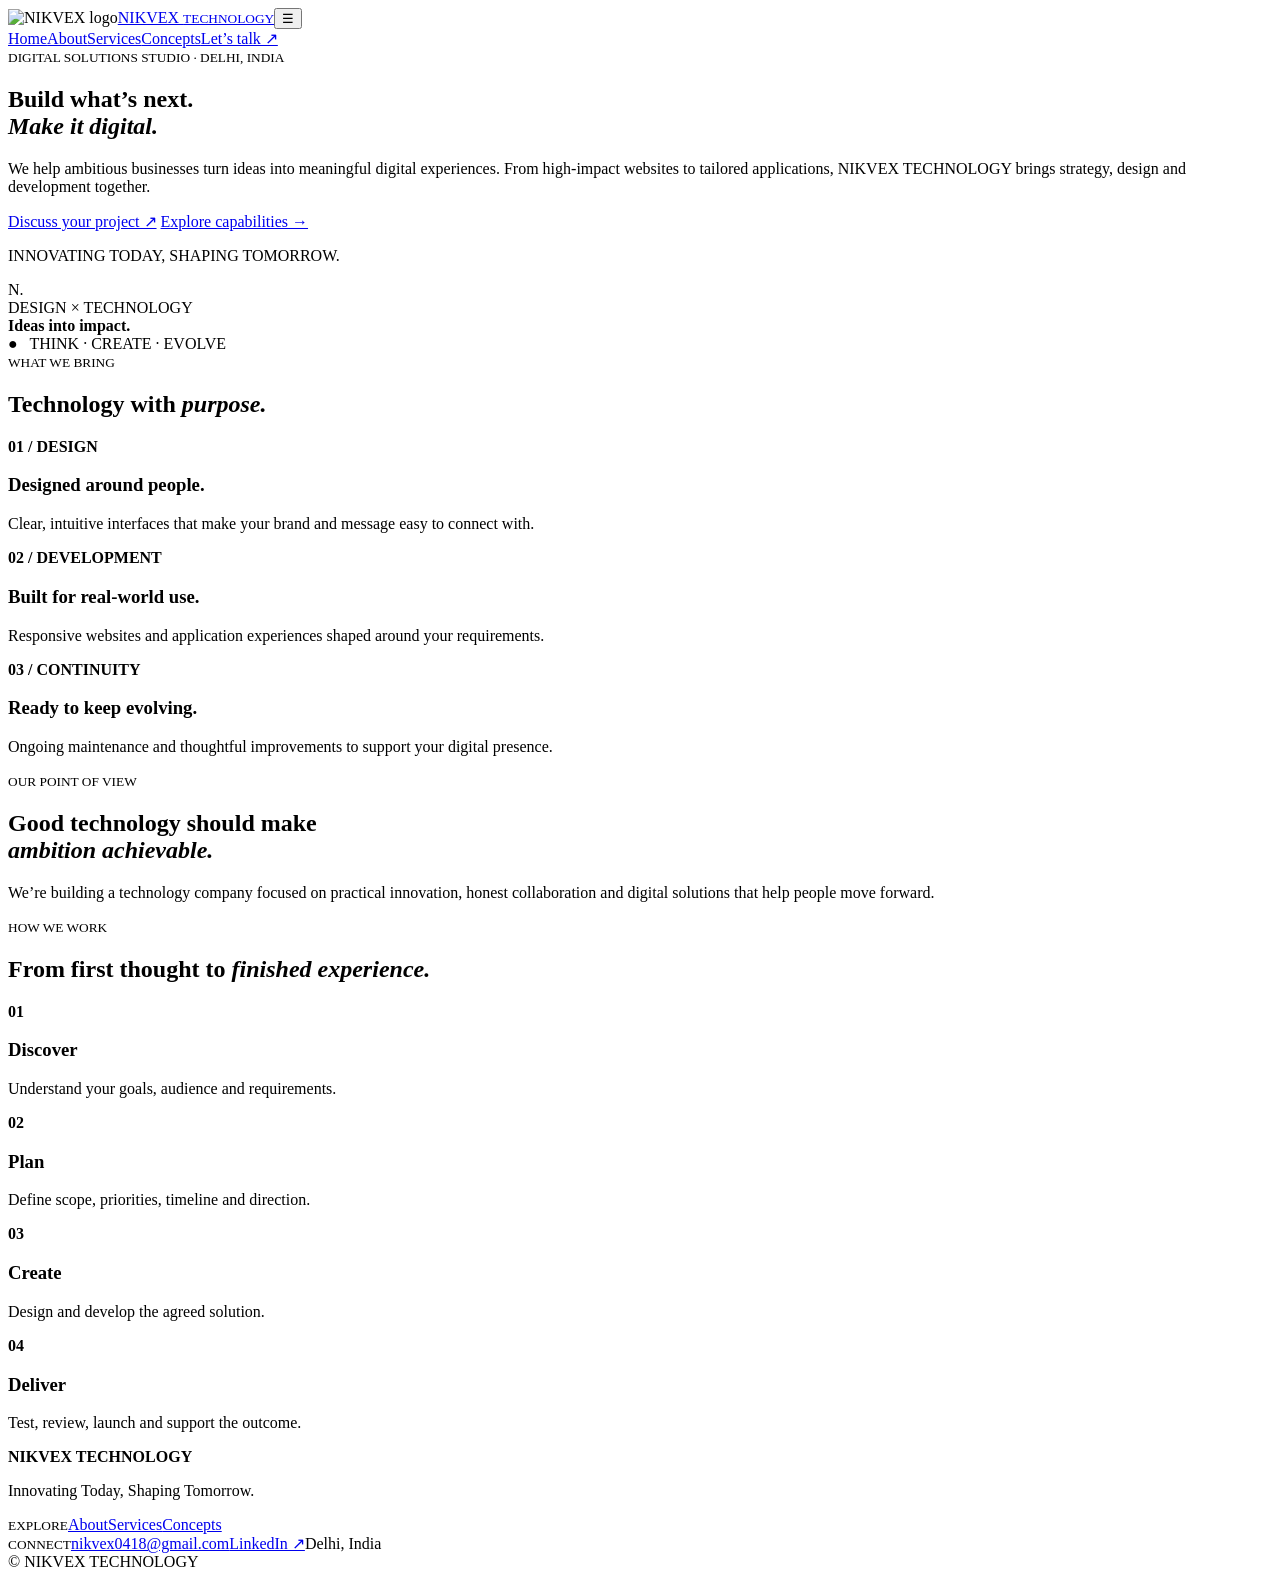
==== index.html @ 5a4af4ae "Add files via upload" ====
<!doctype html><html lang="en"><head><meta charset="utf-8"><meta name="viewport" content="width=device-width,initial-scale=1"><meta name="description" content="NIKVEX TECHNOLOGY — modern website design, development and digital solutions in Delhi, India."><meta name="theme-color" content="#070b13"><title>Home | NIKVEX TECHNOLOGY</title><link rel="stylesheet" href="css/style.css"><script defer src="js/main.js"></script></head><body><header><div class="container nav"><img src="assets/nikvex-logo.png" alt="NIKVEX logo"><a class="wordmark" href="index.html">NIKVEX <small>TECHNOLOGY</small></a><button class="menu">☰</button><nav><a href="index.html">Home</a><a href="about.html">About</a><a href="services.html">Services</a><a href="portfolio.html">Concepts</a><a class="navcta" href="contact.html">Let’s talk ↗</a></nav></div></header><main><section class="hero"><div class="container hero-grid"><div class="reveal"><small class="eyebrow">DIGITAL SOLUTIONS STUDIO · DELHI, INDIA</small><h1>Build what’s next.<br><em>Make it digital.</em></h1><p class="lead">We help ambitious businesses turn ideas into meaningful digital experiences. From high-impact websites to tailored applications, NIKVEX TECHNOLOGY brings strategy, design and development together.</p><a class="btn" href="contact.html">Discuss your project ↗</a> <a class="btn ghost" href="services.html">Explore capabilities →</a><p class="tagline">INNOVATING TODAY, SHAPING TOMORROW.</p></div><div class="visual reveal"><div class="gridfx"></div><div class="orbit"></div><div class="core">N<span>.</span></div><div class="float f1">DESIGN × TECHNOLOGY<br><b>Ideas into impact.</b></div><div class="float f2">● &nbsp; THINK · CREATE · EVOLVE</div></div></div></section><section class="section container"><small class="eyebrow">WHAT WE BRING</small><h2>Technology with <em>purpose.</em></h2><div class="cards"><article><b>01 / DESIGN</b><h3>Designed around people.</h3><p>Clear, intuitive interfaces that make your brand and message easy to connect with.</p></article><article><b>02 / DEVELOPMENT</b><h3>Built for real-world use.</h3><p>Responsive websites and application experiences shaped around your requirements.</p></article><article><b>03 / CONTINUITY</b><h3>Ready to keep evolving.</h3><p>Ongoing maintenance and thoughtful improvements to support your digital presence.</p></article></div></section><section class="band"><div class="container"><small class="eyebrow">OUR POINT OF VIEW</small><h2>Good technology should make<br><em>ambition achievable.</em></h2><p>We’re building a technology company focused on practical innovation, honest collaboration and digital solutions that help people move forward.</p></div></section><section class="section container"><small class="eyebrow">HOW WE WORK</small><h2>From first thought to <em>finished experience.</em></h2><div class="steps"><article><b>01</b><h3>Discover</h3><p>Understand your goals, audience and requirements.</p></article><article><b>02</b><h3>Plan</h3><p>Define scope, priorities, timeline and direction.</p></article><article><b>03</b><h3>Create</h3><p>Design and develop the agreed solution.</p></article><article><b>04</b><h3>Deliver</h3><p>Test, review, launch and support the outcome.</p></article></div></section></main><footer><div class="container foot"><div><b>NIKVEX TECHNOLOGY</b><p>Innovating Today, Shaping Tomorrow.</p></div><div><small>EXPLORE</small><a href="about.html">About</a><a href="services.html">Services</a><a href="portfolio.html">Concepts</a></div><div><small>CONNECT</small><a href="mailto:nikvex0418@gmail.com">nikvex0418@gmail.com</a><a href="https://www.linkedin.com/company/144146736" target="_blank" rel="noopener">LinkedIn ↗</a><span>Delhi, India</span></div></div><div class="container copyright">© <span id="year"></span> NIKVEX TECHNOLOGY</div></footer></body></html>
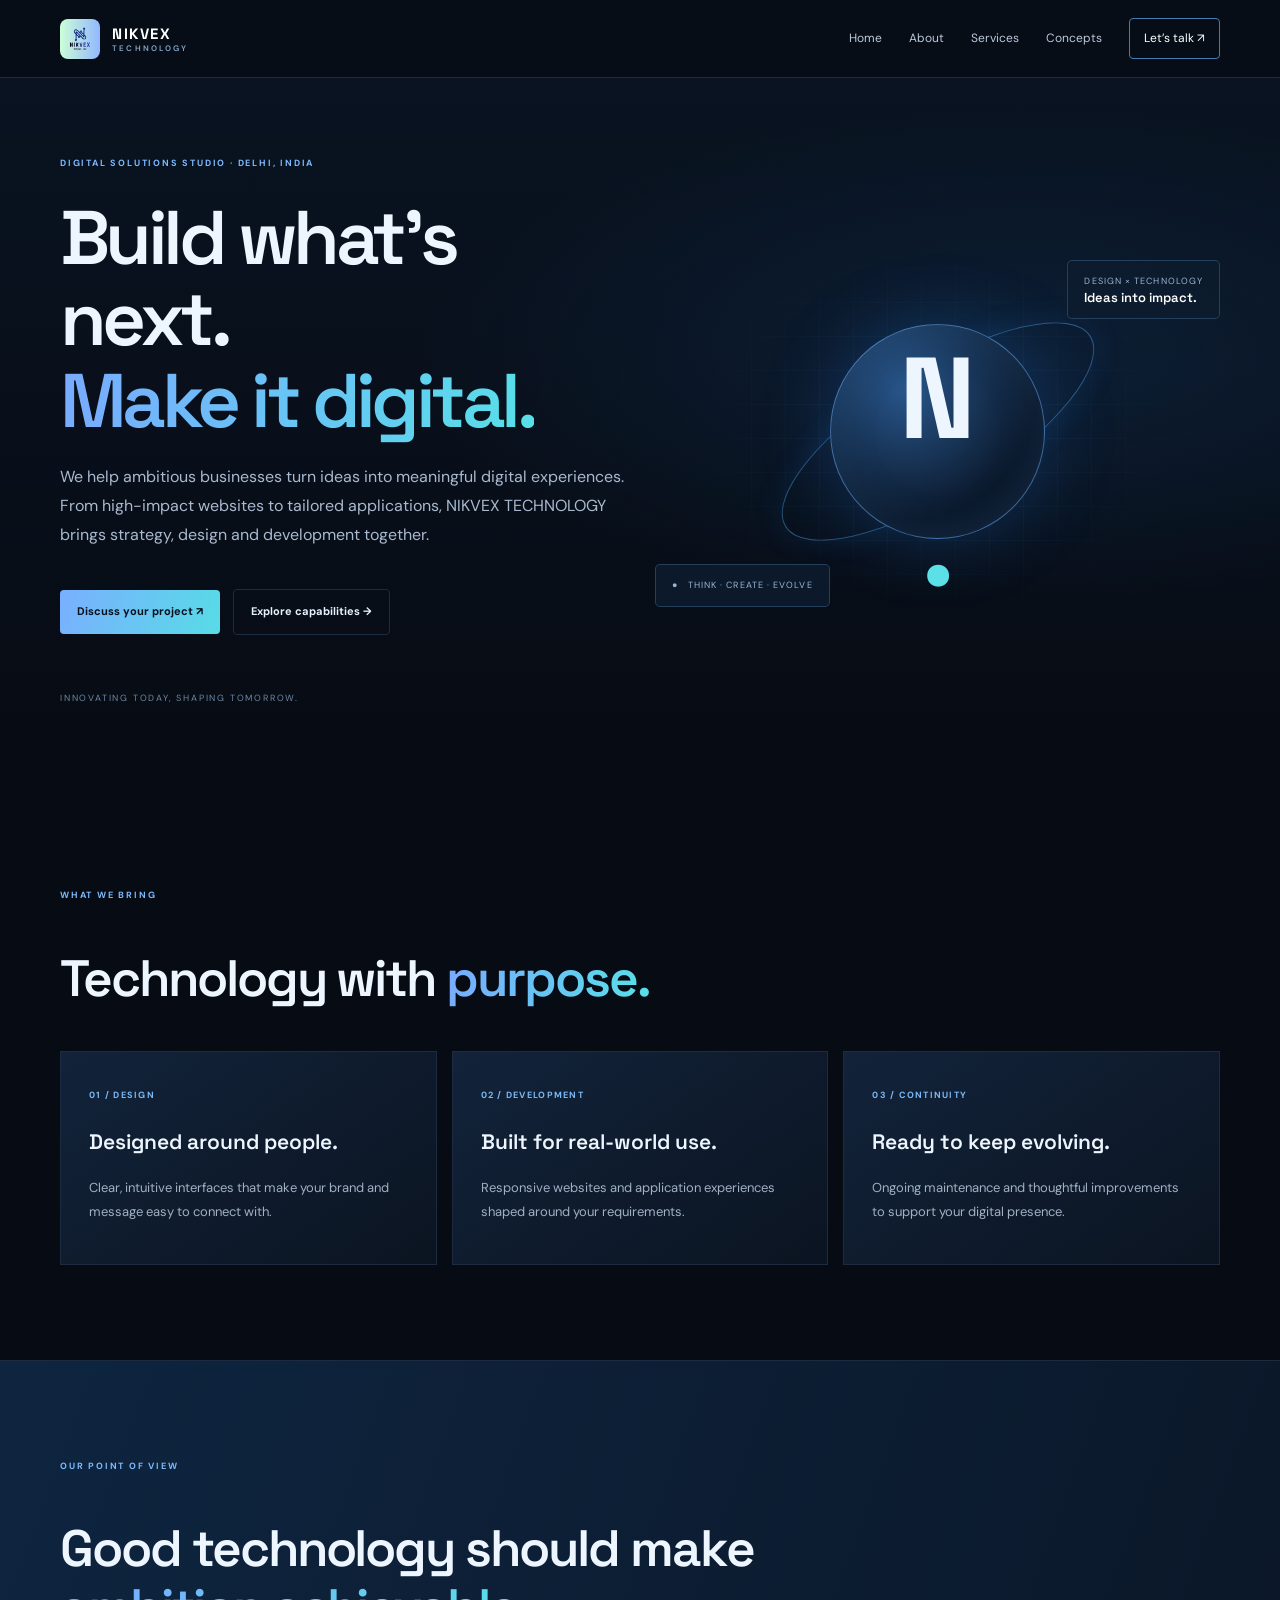
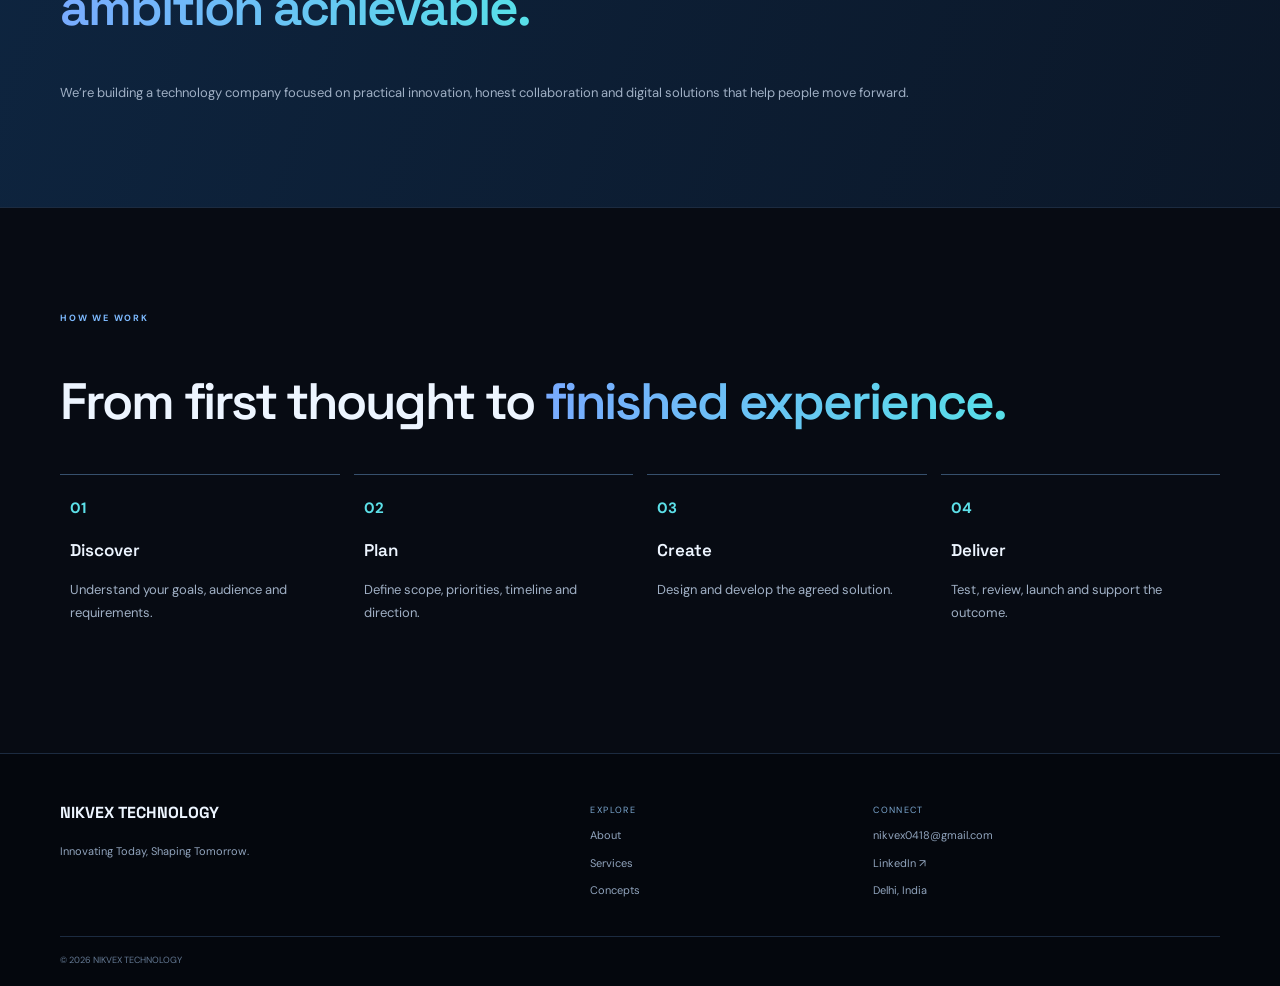
==== commit 5cc44b83: "Update index.html" ====
--- a/index.html
+++ b/index.html
@@ -1 +1 @@
-<!doctype html><html lang="en"><head><meta charset="utf-8"><meta name="viewport" content="width=device-width,initial-scale=1"><meta name="description" content="NIKVEX TECHNOLOGY — modern website design, development and digital solutions in Delhi, India."><meta name="theme-color" content="#070b13"><title>Home | NIKVEX TECHNOLOGY</title><link rel="stylesheet" href="css/style.css"><script defer src="js/main.js"></script></head><body><header><div class="container nav"><img src="assets/nikvex-logo.png" alt="NIKVEX logo"><a class="wordmark" href="index.html">NIKVEX <small>TECHNOLOGY</small></a><button class="menu">☰</button><nav><a href="index.html">Home</a><a href="about.html">About</a><a href="services.html">Services</a><a href="portfolio.html">Concepts</a><a class="navcta" href="contact.html">Let’s talk ↗</a></nav></div></header><main><section class="hero"><div class="container hero-grid"><div class="reveal"><small class="eyebrow">DIGITAL SOLUTIONS STUDIO · DELHI, INDIA</small><h1>Build what’s next.<br><em>Make it digital.</em></h1><p class="lead">We help ambitious businesses turn ideas into meaningful digital experiences. From high-impact websites to tailored applications, NIKVEX TECHNOLOGY brings strategy, design and development together.</p><a class="btn" href="contact.html">Discuss your project ↗</a> <a class="btn ghost" href="services.html">Explore capabilities →</a><p class="tagline">INNOVATING TODAY, SHAPING TOMORROW.</p></div><div class="visual reveal"><div class="gridfx"></div><div class="orbit"></div><div class="core">N<span>.</span></div><div class="float f1">DESIGN × TECHNOLOGY<br><b>Ideas into impact.</b></div><div class="float f2">● &nbsp; THINK · CREATE · EVOLVE</div></div></div></section><section class="section container"><small class="eyebrow">WHAT WE BRING</small><h2>Technology with <em>purpose.</em></h2><div class="cards"><article><b>01 / DESIGN</b><h3>Designed around people.</h3><p>Clear, intuitive interfaces that make your brand and message easy to connect with.</p></article><article><b>02 / DEVELOPMENT</b><h3>Built for real-world use.</h3><p>Responsive websites and application experiences shaped around your requirements.</p></article><article><b>03 / CONTINUITY</b><h3>Ready to keep evolving.</h3><p>Ongoing maintenance and thoughtful improvements to support your digital presence.</p></article></div></section><section class="band"><div class="container"><small class="eyebrow">OUR POINT OF VIEW</small><h2>Good technology should make<br><em>ambition achievable.</em></h2><p>We’re building a technology company focused on practical innovation, honest collaboration and digital solutions that help people move forward.</p></div></section><section class="section container"><small class="eyebrow">HOW WE WORK</small><h2>From first thought to <em>finished experience.</em></h2><div class="steps"><article><b>01</b><h3>Discover</h3><p>Understand your goals, audience and requirements.</p></article><article><b>02</b><h3>Plan</h3><p>Define scope, priorities, timeline and direction.</p></article><article><b>03</b><h3>Create</h3><p>Design and develop the agreed solution.</p></article><article><b>04</b><h3>Deliver</h3><p>Test, review, launch and support the outcome.</p></article></div></section></main><footer><div class="container foot"><div><b>NIKVEX TECHNOLOGY</b><p>Innovating Today, Shaping Tomorrow.</p></div><div><small>EXPLORE</small><a href="about.html">About</a><a href="services.html">Services</a><a href="portfolio.html">Concepts</a></div><div><small>CONNECT</small><a href="mailto:nikvex0418@gmail.com">nikvex0418@gmail.com</a><a href="https://www.linkedin.com/company/144146736" target="_blank" rel="noopener">LinkedIn ↗</a><span>Delhi, India</span></div></div><div class="container copyright">© <span id="year"></span> NIKVEX TECHNOLOGY</div></footer></body></html>+<!doctype html><html lang="en"><head><link rel="icon" href="https://nikvextechnology.com/favicon.png" type="image/png"><meta charset="utf-8"><meta name="viewport" content="width=device-width,initial-scale=1"><meta name="description" content="NIKVEX TECHNOLOGY — modern website design, development and digital solutions in Delhi, India."><meta name="theme-color" content="#070b13"><title>Home | NIKVEX TECHNOLOGY</title><link rel="stylesheet" href="css/style.css"><script defer src="js/main.js"></script></head><body><header><div class="container nav"><img src="assets/nikvex-logo.png" alt="NIKVEX logo"><a class="wordmark" href="index.html">NIKVEX <small>TECHNOLOGY</small></a><button class="menu">☰</button><nav><a href="index.html">Home</a><a href="about.html">About</a><a href="services.html">Services</a><a href="portfolio.html">Concepts</a><a class="navcta" href="contact.html">Let’s talk ↗</a></nav></div></header><main><section class="hero"><div class="container hero-grid"><div class="reveal"><small class="eyebrow">DIGITAL SOLUTIONS STUDIO · DELHI, INDIA</small><h1>Build what’s next.<br><em>Make it digital.</em></h1><p class="lead">We help ambitious businesses turn ideas into meaningful digital experiences. From high-impact websites to tailored applications, NIKVEX TECHNOLOGY brings strategy, design and development together.</p><a class="btn" href="contact.html">Discuss your project ↗</a> <a class="btn ghost" href="services.html">Explore capabilities →</a><p class="tagline">INNOVATING TODAY, SHAPING TOMORROW.</p></div><div class="visual reveal"><div class="gridfx"></div><div class="orbit"></div><div class="core">N<span>.</span></div><div class="float f1">DESIGN × TECHNOLOGY<br><b>Ideas into impact.</b></div><div class="float f2">● &nbsp; THINK · CREATE · EVOLVE</div></div></div></section><section class="section container"><small class="eyebrow">WHAT WE BRING</small><h2>Technology with <em>purpose.</em></h2><div class="cards"><article><b>01 / DESIGN</b><h3>Designed around people.</h3><p>Clear, intuitive interfaces that make your brand and message easy to connect with.</p></article><article><b>02 / DEVELOPMENT</b><h3>Built for real-world use.</h3><p>Responsive websites and application experiences shaped around your requirements.</p></article><article><b>03 / CONTINUITY</b><h3>Ready to keep evolving.</h3><p>Ongoing maintenance and thoughtful improvements to support your digital presence.</p></article></div></section><section class="band"><div class="container"><small class="eyebrow">OUR POINT OF VIEW</small><h2>Good technology should make<br><em>ambition achievable.</em></h2><p>We’re building a technology company focused on practical innovation, honest collaboration and digital solutions that help people move forward.</p></div></section><section class="section container"><small class="eyebrow">HOW WE WORK</small><h2>From first thought to <em>finished experience.</em></h2><div class="steps"><article><b>01</b><h3>Discover</h3><p>Understand your goals, audience and requirements.</p></article><article><b>02</b><h3>Plan</h3><p>Define scope, priorities, timeline and direction.</p></article><article><b>03</b><h3>Create</h3><p>Design and develop the agreed solution.</p></article><article><b>04</b><h3>Deliver</h3><p>Test, review, launch and support the outcome.</p></article></div></section></main><footer><div class="container foot"><div><b>NIKVEX TECHNOLOGY</b><p>Innovating Today, Shaping Tomorrow.</p></div><div><small>EXPLORE</small><a href="about.html">About</a><a href="services.html">Services</a><a href="portfolio.html">Concepts</a></div><div><small>CONNECT</small><a href="mailto:nikvex0418@gmail.com">nikvex0418@gmail.com</a><a href="https://www.linkedin.com/company/144146736" target="_blank" rel="noopener">LinkedIn ↗</a><span>Delhi, India</span></div></div><div class="container copyright">© <span id="year"></span> NIKVEX TECHNOLOGY</div></footer></body></html>
--- a/css/style.css
+++ b/css/style.css
@@ -0,0 +1,4 @@
+@import url('https://fonts.googleapis.com/css2?family=DM+Sans:wght@400;500;600;700&family=Space+Grotesk:wght@400;500;600;700&display=swap');
+:root{--bg:#070b13;--panel:#0e1929;--line:#1c2b40;--text:#edf5ff;--muted:#a0b0c5;--blue:#69aaff;--cyan:#5ce0e8}*{box-sizing:border-box}body{margin:0;background:var(--bg);color:var(--text);font:15px/1.8 'DM Sans',sans-serif}a{color:#9acbff;text-decoration:none}.container{width:min(1160px,calc(100% - 44px));margin:auto}header{height:78px;position:sticky;top:0;z-index:9;background:#080e18eF;backdrop-filter:blur(16px);border-bottom:1px solid var(--line)}.nav{height:100%;display:flex;align-items:center;gap:12px}.nav img{width:40px;height:40px;object-fit:contain;border-radius:8px}.mark{font-size:30px;color:var(--cyan)}.wordmark{font:700 15px 'Space Grotesk';color:white;letter-spacing:.1em}.wordmark small{display:block;font:600 8px 'DM Sans';color:#85a5c9;letter-spacing:.28em}.nav nav{margin-left:auto;display:flex;gap:27px;align-items:center}.nav nav a{font-size:12px;color:#bac9dc}.nav nav .navcta{padding:9px 14px;border:1px solid #477bb0;border-radius:4px;color:white}.menu{display:none;margin-left:auto;background:none;border:0;color:white;font-size:24px}.hero{min-height:670px;display:flex;align-items:center;background:radial-gradient(ellipse at 80% 40%,#17477a44,transparent 42%),linear-gradient(180deg,#091321,#070b13);overflow:hidden}.hero-grid{display:grid;grid-template-columns:1fr 1fr;align-items:center;gap:30px;padding:70px 0}.eyebrow{color:#7dbaff;font-size:9px;letter-spacing:.2em;font-weight:700}.hero h1,.inner h1{font:600 clamp(48px,6vw,76px)/1.07 'Space Grotesk';letter-spacing:-.06em;margin:22px 0}.hero h1 em,.inner h1 em,h2 em{font-style:normal;background:linear-gradient(100deg,#79aaff,#57e0e8);background-clip:text;-webkit-background-clip:text;color:transparent}.lead{color:#a9b9ce;font-size:16px;max-width:690px}.btn{display:inline-block;margin:24px 9px 0 0;padding:12px 17px;border-radius:4px;background:linear-gradient(110deg,#7aafff,#57dce6);color:#07111d;font-weight:700;font-size:11px}.btn.ghost{background:transparent;border:1px solid var(--line);color:#e7f2ff}.tagline{margin-top:55px;color:#6e88a7;font-size:9px;letter-spacing:.2em}.visual{height:440px;position:relative;display:grid;place-items:center}.gridfx{position:absolute;inset:5%;background-image:linear-gradient(#488bd51c 1px,transparent 1px),linear-gradient(90deg,#488bd51c 1px,transparent 1px);background-size:34px 34px;mask-image:radial-gradient(ellipse,black,transparent 72%)}.core{width:215px;height:215px;border-radius:50%;display:grid;place-items:center;background:radial-gradient(circle at 35% 30%,#28568b,#0a1729 65%);border:1px solid #6daeff88;box-shadow:0 0 70px #247de044,inset 0 0 45px #64b5ff22;font:700 115px 'Space Grotesk';z-index:2}.core span{color:var(--cyan)}.orbit{position:absolute;width:360px;height:125px;border:1px solid #5ab9ff66;border-radius:50%;transform:rotate(-32deg);box-shadow:0 0 30px #287bd522}.float{position:absolute;z-index:3;background:#0d1c2ddd;border:1px solid #6aa6db44;padding:12px 16px;border-radius:5px;font-size:9px;letter-spacing:.12em;color:#9ab5d4;backdrop-filter:blur(12px)}.float b{display:block;color:white;font:600 13px 'Space Grotesk';letter-spacing:0}.f1{right:0;top:48px}.f2{left:0;bottom:45px}.section{padding-top:95px;padding-bottom:95px}.section h2,.band h2,.split h2,.contact h2{font:600 clamp(34px,4vw,52px)/1.15 'Space Grotesk';letter-spacing:-.04em}.cards{display:grid;grid-template-columns:repeat(3,1fr);gap:15px;margin-top:38px}.cards article{padding:28px;background:linear-gradient(145deg,#12233a,#0b1421);border:1px solid var(--line)}.cards article>b{font-size:9px;color:#7bb9f6;letter-spacing:.14em}.cards h3{font:600 21px 'Space Grotesk'}.cards p,.section p,.band p,.service p,.contact p{font-size:13px;color:var(--muted)}.band{padding:90px 0;background:linear-gradient(110deg,#0e2540,#0b1728);border-block:1px solid var(--line)}.band .cards{margin-top:0}.band .cards article{background:#0b1728}.steps{display:grid;grid-template-columns:repeat(4,1fr);gap:14px;margin-top:35px}.steps article{border-top:1px solid #36506d;padding:20px 10px}.steps b{color:var(--cyan)}.steps h3{font:600 17px 'Space Grotesk'}.inner{padding-top:100px;padding-bottom:55px;background:radial-gradient(ellipse at 85% 15%,#16477b44,transparent 45%)}.inner h1{max-width:850px}.split{display:grid;grid-template-columns:.8fr 1.2fr;gap:75px}.split p{color:var(--muted);font-size:14px;line-height:2}.six{grid-template-columns:repeat(3,1fr)}.service{display:grid;grid-template-columns:50px 1fr;gap:20px;padding:34px 0;border-top:1px solid var(--line)}.service>b{color:var(--cyan)}.service h2{font:600 27px 'Space Grotesk';margin:7px 0}.chips{font-size:10px;color:#91b6dc;margin-top:15px}.status{display:inline-block;margin-top:12px;padding:4px 9px;border:1px solid #367f8b;color:#74e1e8;font-size:8px;letter-spacing:.15em}.notice{padding:16px;border:1px solid #31577d;background:#0d1c2d;color:#b8cde4;font-size:11px;margin-top:25px}.mock{min-height:350px}.mock h2{margin-top:60px}.shop{background:linear-gradient(145deg,#d7d4ca,#9eaa9c)!important;color:#26342e!important}.shop p{color:#405047!important}.corp{background:linear-gradient(145deg,#143d60,#0b1b30)!important}.app{background:linear-gradient(145deg,#16465a,#0b1728)!important}.contact{display:grid;grid-template-columns:.8fr 1.2fr;gap:65px}.contact aside>small:not(.eyebrow){display:block;color:#779bbd;font-size:9px;letter-spacing:.17em;margin-top:23px}.contact aside>a{font-size:13px}.formbox{padding:30px;background:#0e1929;border:1px solid var(--line)}.formbox h2{font-size:28px}form label{display:block;font-size:11px;color:#bdcde0;margin:14px 0}input,select,textarea{display:block;width:100%;margin-top:6px;padding:12px;background:#080f1b;border:1px solid #263951;border-radius:4px;color:white;font:12px 'DM Sans'}textarea{resize:vertical}footer{padding:48px 0 18px;background:#04070d;border-top:1px solid var(--line)}.foot{display:grid;grid-template-columns:2fr 1fr 1.4fr;gap:35px}.foot>div{display:flex;flex-direction:column;align-items:start;gap:8px}.foot b{font:700 16px 'Space Grotesk'}.foot small{color:#7da9d2;font-size:9px;letter-spacing:.15em}.foot p,.foot a,.foot span{font-size:11px;color:#91a4bd}.copyright{margin-top:35px;border-top:1px solid var(--line);padding-top:15px;color:#657a94;font-size:9px}
+@media(max-width:760px){.hero-grid{grid-template-columns:1fr}.visual{height:350px}.cards{grid-template-columns:1fr}.split,.contact{grid-template-columns:1fr;gap:25px}.steps{grid-template-columns:1fr 1fr}.six{grid-template-columns:1fr 1fr}.foot{grid-template-columns:1fr 1fr}}
+@media(max-width:580px){.container{width:calc(100% - 34px)}header{height:68px}.menu{display:block}.nav nav{display:none;position:absolute;top:68px;left:0;right:0;padding:20px;background:#091321;flex-direction:column;align-items:stretch}.nav nav.open{display:flex}.hero{min-height:0}.hero-grid{padding:65px 0}.hero h1,.inner h1{font-size:47px}.visual{height:315px}.core{width:170px;height:170px;font-size:90px}.orbit{width:280px;height:100px}.section{padding:70px 0}.steps,.six,.foot{grid-template-columns:1fr}.formbox{padding:20px}}
